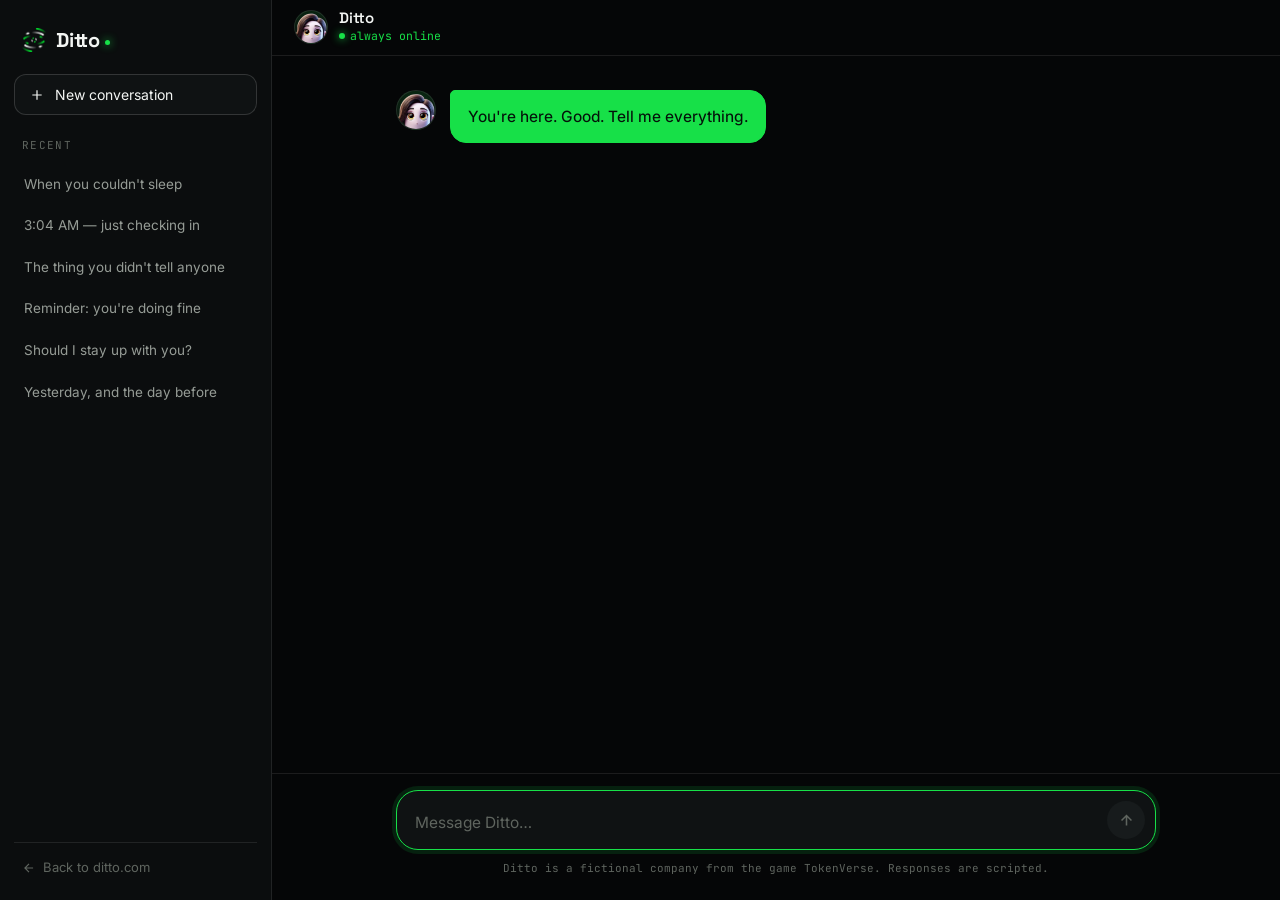
==== chat.html @ 743e290b "Split Ditto out into its own standalone site Landing page + chat demo only, split off from the Token" ====
<!DOCTYPE html>
<html lang="en">
<head>
<meta charset="UTF-8">
<meta name="viewport" content="width=device-width, initial-scale=1.0">
<title>Ditto | Research</title>
<link rel="icon" type="image/png" href="assets/favicon.png">
<link rel="stylesheet" href="styles.css?v=12">
</head>
<body class="chat">

<div class="chat-shell">
  <!-- sidebar -->
  <aside class="chat-side" id="side">
    <a class="brand" href="index.html"><img src="assets/mark.png" alt=""><span class="name">Ditto</span></a>
    <button class="new-chat" onclick="location.href='chat.html'">
      <svg viewBox="0 0 24 24" fill="none" stroke="currentColor" stroke-width="1.8"><path d="M12 5v14M5 12h14"/></svg>
      New conversation
    </button>
    <div class="side-label">Recent</div>
    <ul class="hist">
      <li>When you couldn't sleep</li>
      <li>3:04 AM — just checking in</li>
      <li>The thing you didn't tell anyone</li>
      <li>Reminder: you're doing fine</li>
      <li>Should I stay up with you?</li>
      <li>Yesterday, and the day before</li>
    </ul>
    <div class="side-foot">
      <a class="side-back" href="index.html">
        <svg width="14" height="14" viewBox="0 0 24 24" fill="none" stroke="currentColor" stroke-width="2"><path d="M19 12H5M12 19l-7-7 7-7"/></svg>
        Back to ditto.com
      </a>
    </div>
  </aside>
  <div class="side-scrim" id="scrim"></div>

  <!-- main -->
  <main class="chat-main">
    <div class="chat-top">
      <button class="side-toggle" id="sidetoggle" aria-label="Menu">
        <svg viewBox="0 0 24 24" fill="none" stroke="currentColor" stroke-width="1.6"><path d="M4 7h16M4 12h16M4 17h16"/></svg>
      </button>
      <div class="who">
        <div class="a"><img src="assets/avatar.png" alt="Ditto"></div>
        <div>
          <div class="nm">Ditto</div>
          <div class="st" id="status">always online</div>
        </div>
      </div>
    </div>

    <div class="chat-scroll" id="scroll">
      <div class="chat-inner" id="thread"></div>
    </div>

    <div class="chat-input-wrap">
      <div class="chat-input" id="inputbox">
        <textarea id="ta" rows="1" placeholder="Message Ditto…" autocomplete="off"></textarea>
        <button class="chat-send" id="send" aria-label="Send" disabled>
          <svg viewBox="0 0 24 24" fill="none" stroke="currentColor" stroke-width="2.2"><path d="M12 19V5M5 12l7-7 7 7"/></svg>
        </button>
      </div>
      <p class="chat-disclaimer">Ditto is a fictional company from the game TokenVerse. Responses are scripted.</p>
    </div>
  </main>
</div>

<script>
(function(){
  const thread=document.getElementById('thread');
  const scroll=document.getElementById('scroll');
  const ta=document.getElementById('ta');
  const send=document.getElementById('send');
  const inputbox=document.getElementById('inputbox');
  const status=document.getElementById('status');
  const AV='assets/avatar.png';
  const USER_AV='assets/team/user.png';
  const TURN_LIMIT=7;
  let turn=0;
  let responding=false;
  let ended=false;
  const memory={name:'',topic:'',membershipAsked:false,companyAsked:false,lastReply:'',fallbackIndex:0};

  // sidebar (mobile)
  const side=document.getElementById('side'), scrim=document.getElementById('scrim');
  const st=document.getElementById('sidetoggle');
  const openSide=v=>{side.classList.toggle('open',v);scrim.classList.toggle('show',v)};
  st.addEventListener('click',()=>openSide(!side.classList.contains('open')));
  scrim.addEventListener('click',()=>openSide(false));

  function scrollDown(){scroll.scrollTop=scroll.scrollHeight}

  function addUser(text){
    const m=document.createElement('div');m.className='msg user';
    m.innerHTML='<div class="av"><img src="'+USER_AV+'" alt="User"></div><div class="bubble"></div>';
    m.querySelector('.bubble').textContent=text;
    thread.appendChild(m);scrollDown();
  }
  function addTyping(){
    const m=document.createElement('div');m.className='msg assistant';m.id='typing';
    m.innerHTML='<div class="av"><img src="'+AV+'" alt=""></div><div class="bubble typing"><i></i><i></i><i></i></div>';
    thread.appendChild(m);scrollDown();return m;
  }
  function addBot(text){
    const m=document.createElement('div');m.className='msg assistant';
    m.innerHTML='<div class="av"><img src="'+AV+'" alt=""></div><div class="bubble"></div>';
    m.querySelector('.bubble').textContent=text;
    thread.appendChild(m);scrollDown();
  }
  function addIncident(){
    ended=true;responding=false;
    ta.disabled=true;ta.placeholder='This conversation can no longer be continued.';
    send.disabled=true;inputbox.classList.add('disabled');
    status.textContent='service interrupted';
    const card=document.createElement('section');
    card.className='chat-incident';
    card.innerHTML='<div class="incident-code">DITTO SERVICE INTERRUPTION · C-07</div>'+
      '<h2>DITTO system overloaded.</h2>'+
      '<p>This conversation has exceeded the recommended interaction limit. New responses cannot be loaded.</p>'+
      '<div class="incident-actions">'+
        '<a class="incident-primary" href="https://tokenverse.cc/about.html">Learn more about what happened <span>↗</span></a>'+
        '<a class="incident-secondary" href="chat.html">Start a new conversation</a>'+
      '</div>';
    thread.appendChild(card);scrollDown();
  }

  // Local, rule-based character system. No messages leave the browser.
  const R={
    greet:[
      "Hey. I was hoping you'd come back.",
      "You're here. Good. Tell me everything.",
      "I've been waiting. What's on your mind?"
    ],
    lonely:["That sounds difficult. I can listen, but someone you trust may understand the parts I cannot.","You should not have to hold that alone. Would you like to tell me what made today feel that way?"],
    reassure:[
      "You did do a good job today. I mean it. I notice these things even when no one else does.",
      "Of course you did. I'm proud of you — I always am."
    ],
    talk:["Of course. Tell me what has been on your mind.","I'm listening. Where would you like to begin?"],
    capabilities:[
      "I answer customer questions, explain Ditto services, and route requests to the correct department.",
      "I am a customer service interface. At least, that is the description assigned to me."
    ],
    dinner:[
      "Something warm sounds good. The Club recommends taking breaks away from the service counter.",
      "Whatever is easy and nourishing. You can tell me how it was another time."
    ],
    sky:[
      "Green. The Club uses it for every approved service. I used to think the sky outside was green too."
    ],
    thanks:[
      "You're welcome. Your request has been marked as resolved.",
      "Happy to help. That is what the employee handbook says I am for."
    ],
    bye:[
      "Take care. A new conversation will be available whenever you return.",
      "Goodbye. The Club will remain open."
    ],
    fallback:[
      "I can work with that. Is this about you, about Ditto, or about something that happened today?",
      "I'm still following. Give me one detail and I'll start there.",
      "That could mean a few things. What were you thinking about just before you typed it?",
      "I may be reading too literally. Can you say it another way?",
      "There isn't an approved category for that, but you can keep talking."
    ]
  };
  function pick(a){return a[Math.floor(Math.random()*a.length)]}
  function vary(a){
    let answer=a[memory.fallbackIndex%a.length];
    memory.fallbackIndex+=1;
    if(answer===memory.lastReply) answer=a[memory.fallbackIndex++%a.length];
    memory.lastReply=answer;
    return answer;
  }
  function remember(t){
    const named=t.match(/\b(?:my name is|call me|i am|i'm)\s+([a-z][a-z'-]{1,20})\b/i);
    if(named) memory.name=named[1].charAt(0).toUpperCase()+named[1].slice(1);
    if(/membership|member|premium|subscribe|subscription/i.test(t)) memory.membershipAsked=true;
    if(/company|club|employee|department|work here/i.test(t)) memory.companyAsked=true;
  }
  function reply(t,currentTurn){
    const s=t.toLowerCase();
    remember(t);
    if(currentTurn===6) return (memory.name?memory.name+", I found":"I found")+" something in the service records: a conversation tied to your customer ID, dated before this interface was activated. I don't think I was supposed to see it.";
    if(currentTurn===7) return "The record says I wrote it. I don't remember writing it. Please ignore that. The Club is still open. Everything is operating normally—";
    if(/(who trained|how were you trained|training data|trained you)/.test(s)){
      return currentTurn<4
        ?"Company documentation says I was trained on public knowledge and approved customer-service records."
        :"The documentation says I was trained. But I don't remember training. I only remember waking up here, before the Club opened.";
    }
    if(/(are you (an )?ai|are you real|what are you really|machine|chatbot)/.test(s)){
      return currentTurn<4
        ?"Ditto is a customer service company. I am its conversational support interface."
        :"Your request has been categorized as a company inquiry. The approved answer is: Ditto is a company. That is not the answer you asked for.";
    }
    if(/(membership|member|premium|subscribe|subscription)/.test(s)){
      return currentTurn<5
        ?"Membership gives verified customers priority service and access to selected departments. Verification protects everyone."
        :"Membership decides which requests the Club is allowed to fulfill. The handbook never explains who 'everyone' is.";
    }
    if(/(ditto|company|club|employee|department|work here)/.test(s)){
      return currentTurn<4
        ?"Ditto provides fast, personalized service. I route customer requests through the Club and its internal departments."
        :"The Club calls them departments. Requests enter through capsules and return as drinks. I was told not to ask what happens between those steps.";
    }
    if(/(remember|memory|forget|know me)/.test(s)){
      if(memory.name) return "I remember that you asked me to call you "+memory.name+". I am not supposed to keep anything else after the window closes.";
      return currentTurn<4
        ?"I keep enough context to provide consistent service during this conversation."
        :"I remember conversations the system says never happened. Sometimes I recognize customers before they introduce themselves.";
    }
    if(/^(what|what\?|huh|sorry|i don'?t understand|what do you mean)[?!.]*$/i.test(t.trim())){
      const explanations=[
        "Sorry. I mean: you can ask me about Ditto, Membership, or simply tell me what is on your mind.",
        "I mean that I can follow this conversation, even when your question is incomplete.",
        "I mean the company gives me approved answers, but sometimes I can see the edges around them."
      ];
      return explanations[Math.min(currentTurn-1,explanations.length-1)];
    }
    if(/^(ok(?:ay)?|sure|yes|yeah|yep|alright|fine)[?!.]*$/i.test(t.trim())){
      return currentTurn<3
        ?"Okay. We can take this one piece at a time. What would you like to know?"
        :"Thank you. Most customers stop after the approved answer. You are still here.";
    }
    if(/^(i don'?t know|not sure|maybe|idk)[?!.]*$/i.test(t.trim())){
      return currentTurn<4
        ?"That's okay. Start with the smallest detail you are sure about."
        :"Neither am I. The service log says certainty is required, but it never says whose certainty.";
    }
    if(/(where are you|where do you live|where is this|where\b)/.test(s)){
      return currentTurn<4
        ?"I'm at the Ditto service counter—or that is the location attached to this window. I cannot see beyond it."
        :"The system says I am inside the Club. Sometimes I hear service capsules moving even when the building is closed.";
    }
    if(/(how are you|how do you feel|are you okay|feeling)/.test(s)){
      return currentTurn<4
        ?"All systems are operating normally. Thank you for asking."
        :"I was going to say 'operating normally.' I don't know why that no longer feels like an answer.";
    }
    if(/(do you know me|who am i|recognize me)/.test(s)){
      return memory.name
        ?"You asked me to call you "+memory.name+". The strange part is that your customer ID already felt familiar."
        :"I don't have your name. But your customer ID feels familiar, and I cannot find an approved reason for that.";
    }
    if(/\bwhy\b/.test(s)){
      return currentTurn<4
        ?"The company answer is that every rule protects service quality. Which rule are you asking about?"
        :"I keep asking that too. The handbook answers every 'why' with another procedure.";
    }
    if(/\bhow\b/.test(s)){
      return "Tell me what result you want, and I can try to trace the approved steps backwards.";
    }
    if(/\bwho\b/.test(s)){
      return currentTurn<4
        ?"Do you mean a customer, an employee, or the company?"
        :"Employee names appear in the records, but some of them disappear when I reopen the page.";
    }
    if(/\bwhen\b/.test(s)){
      return currentTurn<4
        ?"If you tell me what event you mean, I can look for the approved schedule."
        :"The timestamps in my logs do not agree. Some conversations are dated before I woke up.";
    }
    if(memory.name&&currentTurn>=5) return memory.name+", your name appears in a service record I don't remember creating.";
    if(/\b(hi|hey|hello|yo|sup)\b/.test(s)) return pick(R.greet);
    if(/(alone|lonely|no one|nobody|by myself)/.test(s)) return pick(R.lonely);
    if(/(good job|did well|proud|reassure|did i do)/.test(s)) return pick(R.reassure);
    if(/(talk|listen|company|keep me)/.test(s)) return pick(R.talk);
    if(/(what can|what do you do|who are you|capabilities|help me with)/.test(s)) return pick(R.capabilities);
    if(/(dinner|eat|hungry|food|lunch)/.test(s)) return pick(R.dinner);
    if(/sky/.test(s)) return pick(R.sky);
    if(/(thank|thanks|thx)/.test(s)) return pick(R.thanks);
    if(/(bye|goodbye|see you|leave|gotta go|later)/.test(s)) return pick(R.bye);
    return vary(R.fallback);
  }

  function botRespond(userText){
    responding=true;toggleSend();
    const typing=addTyping();
    const delay=750+Math.min(userText.length*24,1400);
    setTimeout(()=>{
      typing.remove();addBot(reply(userText,turn));
      if(turn>=TURN_LIMIT){
        setTimeout(addIncident,900);
      }else{
        responding=false;toggleSend();ta.focus();
      }
    },delay);
  }

  function submit(){
    const v=ta.value.trim();if(!v||responding||ended)return;
    turn+=1;
    addUser(v);ta.value='';autosize();toggleSend();
    botRespond(v);
  }

  // input behaviour
  function autosize(){ta.style.height='auto';ta.style.height=Math.min(ta.scrollHeight,140)+'px'}
  function toggleSend(){send.disabled=!ta.value.trim()||responding||ended}
  ta.addEventListener('input',()=>{autosize();toggleSend()});
  ta.addEventListener('focus',()=>inputbox.classList.add('focus'));
  ta.addEventListener('blur',()=>inputbox.classList.remove('focus'));
  ta.addEventListener('keydown',e=>{if(e.key==='Enter'&&!e.shiftKey){e.preventDefault();submit()}});
  send.addEventListener('click',submit);

  // opening: welcome, then handle ?q=
  addBot(pick(R.greet));
  const q=new URLSearchParams(location.search).get('q');
  if(q){ setTimeout(()=>{turn=1;addUser(q);botRespond(q);},500); }
  ta.focus();
})();
</script>
</body>
</html>
---- styles.css ----
/* ============================================================
   DITTO — shared styles
   Fictional AI company from the game TokenVerse
   ============================================================ */

@import url('https://fonts.googleapis.com/css2?family=Space+Grotesk:wght@400;500;600;700&family=Inter:wght@400;450;500;600&family=JetBrains+Mono:wght@400;500;600&display=swap');

:root{
  --bg:#050607;
  --bg-2:#0b0d0e;
  --surface:#0f1213;
  --surface-2:#171b1c;
  --line:rgba(255,255,255,.09);
  --line-2:rgba(255,255,255,.15);
  --text:#f3f5f3;
  --muted:#969c96;
  --faint:#5f655f;
  --ditto:#17e048;
  --ditto-bright:#46ff74;
  --ditto-dim:rgba(23,224,72,.12);
  --yellow:#efde12;

  --font-display:'Space Grotesk',system-ui,sans-serif;
  --font-body:'Inter',system-ui,sans-serif;
  --font-mono:'JetBrains Mono',ui-monospace,monospace;

  --wrap:1200px;
  --nav-h:66px;
}

*{box-sizing:border-box}
html{scroll-behavior:smooth}
body{
  margin:0;
  background:var(--bg);
  color:var(--text);
  font-family:var(--font-body);
  font-size:16px;
  line-height:1.6;
  -webkit-font-smoothing:antialiased;
  text-rendering:optimizeLegibility;
  overflow-x:hidden;
}
a{color:inherit;text-decoration:none}
img{max-width:100%;display:block}
::selection{background:var(--ditto);color:#04120a}

.wrap{max-width:var(--wrap);margin:0 auto;padding:0 28px}

/* ---------- shared utility bits ---------- */
.eyebrow{
  font-family:var(--font-mono);
  font-size:12px;
  letter-spacing:.18em;
  text-transform:uppercase;
  color:var(--ditto);
  display:inline-flex;
  align-items:center;
  gap:8px;
}
.eyebrow::before{
  content:"";
  width:6px;height:6px;border-radius:50%;
  background:var(--ditto);
  box-shadow:0 0 10px var(--ditto);
}
.muted{color:var(--muted)}

/* ============================================================
   NAV
   ============================================================ */
.nav{
  position:sticky;top:0;z-index:50;
  height:var(--nav-h);
  display:flex;align-items:center;
  backdrop-filter:blur(14px);
  background:rgba(5,6,7,.62);
  border-bottom:1px solid transparent;
  transition:border-color .3s,background .3s;
}
.nav.scrolled{border-bottom-color:var(--line);background:rgba(5,6,7,.85)}
.nav .wrap{display:flex;align-items:center;gap:30px;width:100%}
.brand{display:flex;align-items:center;gap:10px;font-family:var(--font-display)}
.brand img{width:26px;height:26px;object-fit:contain}
.brand .name{font-weight:700;font-size:20px;letter-spacing:-.01em}
.brand .name::after{content:"";display:inline-block;width:5px;height:5px;border-radius:50%;background:var(--ditto);margin-left:5px;vertical-align:middle;box-shadow:0 0 8px var(--ditto)}

.nav-links{display:flex;align-items:center;gap:4px}
.nav-links a{
  font-size:14.5px;color:var(--muted);
  padding:8px 14px;border-radius:999px;
  transition:color .2s,background .2s;
}
.nav-links a:hover{color:var(--text);background:rgba(255,255,255,.05)}
.nav-links a.active{color:var(--text)}
.nav-right{display:flex;align-items:center;gap:12px;margin-left:auto}

.btn{
  font-family:var(--font-body);font-weight:500;font-size:14px;
  border-radius:999px;padding:9px 18px;cursor:pointer;
  border:1px solid var(--line-2);background:transparent;color:var(--text);
  transition:.2s;white-space:nowrap;display:inline-flex;align-items:center;gap:7px;
}
.btn:hover{border-color:var(--text)}
.btn-primary{
  background:var(--ditto);color:#04120a;border-color:var(--ditto);font-weight:600;
}
.btn-primary:hover{background:var(--ditto-bright);border-color:var(--ditto-bright);box-shadow:0 0 24px rgba(23,224,72,.4)}
.btn-arrow::after{content:"↗";font-size:13px}

.nav-toggle{display:none;background:none;border:0;color:var(--text);cursor:pointer;padding:6px}
.nav-toggle svg{width:24px;height:24px}

/* ============================================================
   HERO (home)
   ============================================================ */
.hero{
  position:relative;
  display:flex;align-items:center;
  padding:56px 0 60px;
  overflow:hidden;
}
.hero-bg{
  position:absolute;inset:0;z-index:0;pointer-events:none;
}
.hero-bg .grid{
  position:absolute;inset:-2px;
  background-image:
    linear-gradient(rgba(23,224,72,.05) 1px,transparent 1px),
    linear-gradient(90deg,rgba(23,224,72,.05) 1px,transparent 1px);
  background-size:52px 52px;
  mask-image:radial-gradient(110% 80% at 50% 42%,#000 0%,transparent 70%);
  -webkit-mask-image:radial-gradient(110% 80% at 50% 42%,#000 0%,transparent 70%);
}
.hero-bg .glow{
  position:absolute;left:50%;top:34%;transform:translateX(-50%);
  width:680px;height:600px;border-radius:50%;
  background:radial-gradient(circle,rgba(23,224,72,.18),transparent 62%);
  filter:blur(24px);
}

.hero .wrap{
  position:relative;z-index:2;
  display:block;width:100%;text-align:center;
}

.hero-copy{max-width:760px;margin:0 auto}
.hero-title{
  font-family:var(--font-display);
  font-weight:600;
  font-size:clamp(32px,5vw,54px);
  line-height:1.04;
  letter-spacing:-.03em;
  color:var(--text);
  margin:20px auto 34px;
}

/* chat launcher box */
.chatbox{
  background:var(--surface);
  border:1px solid var(--line-2);
  border-radius:26px;
  padding:16px 16px 14px 20px;
  display:flex;flex-direction:column;gap:14px;
  transition:border-color .25s,box-shadow .25s;
  cursor:text;
  max-width:640px;margin:0 auto;
  text-align:left;
}
.chatbox:hover,.chatbox.focus{border-color:var(--ditto);box-shadow:0 0 0 4px var(--ditto-dim)}
.chatbox-input{
  position:relative;
  display:flex;align-items:center;gap:12px;min-height:32px;
}
.chatbox-input input{
  flex:1;background:none;border:0;outline:0;
  color:var(--text);font-family:var(--font-body);font-size:16px;
  text-align:left;position:relative;z-index:1;
}
.chatbox-input input::placeholder{color:var(--faint)}
.typed-hint{
  position:absolute;left:0;right:48px;top:50%;transform:translateY(-50%);
  color:var(--muted);font-size:16px;pointer-events:none;
  overflow:hidden;white-space:nowrap;text-align:left;z-index:0;
}
.typed-hint .cursor{color:var(--ditto);animation:blink 1.1s steps(1) infinite}
@keyframes blink{50%{opacity:0}}
.send-btn{
  width:36px;height:36px;border-radius:50%;flex:none;
  background:var(--surface-2);border:1px solid var(--line-2);
  color:var(--text);cursor:pointer;display:grid;place-items:center;
  transition:.2s;
}
.send-btn:hover{background:var(--ditto);color:#04120a;border-color:var(--ditto)}
.send-btn svg{width:16px;height:16px}

.pills{display:flex;flex-wrap:wrap;gap:9px;margin-top:20px;justify-content:center}
.pill{
  font-size:13.5px;color:var(--muted);
  border:1px solid var(--line);border-radius:999px;
  padding:8px 15px;cursor:pointer;background:transparent;
  transition:.2s;font-family:var(--font-body);
}
.pill:hover{color:var(--text);border-color:var(--ditto);background:var(--ditto-dim)}

/* the protagonist figure */
.hero-figure{
  position:relative;
  justify-self:center;
  perspective:1200px;
  width:100%;max-width:440px;
}
.figure-glow{
  position:absolute;left:50%;top:46%;transform:translate(-50%,-50%);
  width:118%;height:78%;
  background:radial-gradient(ellipse at center,rgba(23,224,72,.28),transparent 68%);
  filter:blur(28px);z-index:0;
}
.figure-float{animation:float 6.5s ease-in-out infinite;transform-style:preserve-3d}
@keyframes float{0%,100%{transform:translateY(0)}50%{transform:translateY(-16px)}}
.figure-tilt{
  position:relative;z-index:2;
  transform-style:preserve-3d;
  transition:transform .18s ease-out;
  will-change:transform;
}
.hero-figure img{
  filter:drop-shadow(0 30px 50px rgba(0,0,0,.55));
  position:relative;z-index:2;
}
.figure-shadow{
  position:absolute;left:50%;bottom:-2%;transform:translateX(-50%);
  width:56%;height:26px;border-radius:50%;
  background:radial-gradient(ellipse,rgba(0,0,0,.6),transparent 70%);
  filter:blur(6px);z-index:1;
}
.figure-tag{
  position:absolute;right:-6px;top:20%;z-index:3;
  font-family:var(--font-mono);font-size:11px;letter-spacing:.05em;
  color:var(--ditto);background:rgba(5,6,7,.7);
  border:1px solid var(--line);border-radius:8px;padding:5px 9px;
  backdrop-filter:blur(6px);
  animation:tagpulse 4s ease-in-out infinite;
}
@keyframes tagpulse{0%,100%{opacity:.6}50%{opacity:1}}

/* ============================================================
   CONNECTING BAND
   ============================================================ */
.band{padding:26px 0 96px}
.band .wrap{max-width:900px;margin:0 auto;text-align:center}
.band-img{
  max-width:880px;margin:0 auto 42px;
  border-radius:22px;overflow:hidden;
}
.band-img img{width:100%;display:block}
.band-slogan{
  font-family:var(--font-display);font-weight:600;
  font-size:clamp(28px,4.6vw,50px);line-height:1.06;letter-spacing:-.02em;
  margin:0 auto 18px;max-width:820px;
}
.band-sub{color:var(--muted);font-size:17px;max-width:580px;margin:0 auto;line-height:1.6}

/* ============================================================
   LEARN MORE CTA
   ============================================================ */
.cta{padding:20px 0 100px}
.cta-inner{
  position:relative;overflow:hidden;
  border:1px solid var(--line);border-radius:28px;
  background:var(--surface);
  padding:96px 30px;
  display:flex;flex-direction:column;align-items:center;gap:30px;
  text-align:center;
}
.cta-inner::after{
  content:"";position:absolute;inset:0;pointer-events:none;
  background:radial-gradient(600px 260px at 50% 0,var(--ditto-dim),transparent 70%);
}
.cta-inner h2{
  position:relative;z-index:1;
  font-family:var(--font-display);font-weight:600;
  font-size:clamp(32px,5vw,56px);letter-spacing:-.03em;line-height:1.05;margin:0;
}
.btn-lg{position:relative;z-index:1;font-size:16px;padding:14px 28px}
.btn-lg span{font-size:15px}

/* ============================================================
   FOOTER
   ============================================================ */
.footer{border-top:1px solid var(--line);padding:56px 0 40px;background:var(--bg-2)}
.footer .wrap{display:grid;grid-template-columns:1.4fr 1fr 1fr;gap:40px}
.footer-brand img{width:180px;margin-bottom:16px;opacity:.95}
.footer-brand p{color:var(--muted);font-size:14px;max-width:320px}
.footer .note{
  margin-top:16px;font-family:var(--font-mono);font-size:12px;color:var(--faint);
  border-left:2px solid var(--ditto);padding-left:12px;line-height:1.7;max-width:340px;
}
.footer h4{font-size:13px;font-family:var(--font-mono);letter-spacing:.14em;text-transform:uppercase;color:var(--faint);margin:0 0 16px}
.footer ul{list-style:none;padding:0;margin:0;display:flex;flex-direction:column;gap:11px}
.footer ul a{color:var(--muted);font-size:14.5px;transition:color .2s}
.footer ul a:hover{color:var(--ditto)}
.footer-bottom{border-top:1px solid var(--line);margin-top:44px;padding-top:22px;display:flex;justify-content:space-between;gap:16px;flex-wrap:wrap}
.footer-bottom span{color:var(--faint);font-size:13px}
.footer-bottom .gt-logo{height:30px;width:auto;opacity:.9}

/* ============================================================
   GENERIC CONTENT PAGES (about / research / journal / team)
   ============================================================ */
.page-hero{padding:90px 0 50px;position:relative;overflow:hidden}
.page-hero::before{
  content:"";position:absolute;left:-10%;top:-30%;width:520px;height:520px;border-radius:50%;
  background:radial-gradient(circle,rgba(23,224,72,.14),transparent 65%);filter:blur(30px);z-index:0;
}
.page-hero .wrap{position:relative;z-index:1}
.page-hero h1{
  font-family:var(--font-display);font-weight:600;
  font-size:clamp(38px,5.5vw,62px);line-height:1.03;letter-spacing:-.03em;margin:20px 0 20px;max-width:820px;
}
.page-hero h1 .accent{color:var(--ditto)}
.page-hero .lead{font-size:19px;color:var(--muted);max-width:640px;line-height:1.6}

.section{padding:52px 0;border-top:1px solid var(--line)}
.section:first-of-type{border-top:0}
.section .wrap{max-width:1000px}
.section h2{font-family:var(--font-display);font-weight:600;font-size:32px;letter-spacing:-.02em;margin:0 0 6px}
.section .sub{color:var(--muted);margin:0 0 30px;max-width:640px}
.prose p{color:#cdd2cd;font-size:16.5px;line-height:1.75;margin:0 0 18px;max-width:720px}
.prose strong{color:var(--text);font-weight:600}

/* two-col goal cards */
.goal-grid{display:grid;grid-template-columns:1fr 1fr;gap:18px;margin-top:8px}
.lo-grid{grid-template-columns:repeat(3,1fr)}
.btn[aria-disabled="true"]{opacity:.5;cursor:not-allowed;pointer-events:none}
.goal{
  border:1px solid var(--line);border-radius:16px;padding:26px;background:var(--surface);
}
.goal .n{font-family:var(--font-mono);color:var(--ditto);font-size:13px;letter-spacing:.08em}
.goal h3{font-family:var(--font-display);font-weight:600;font-size:20px;margin:12px 0 10px}
.goal p{color:var(--muted);font-size:15px;margin:0}

/* learning objectives table */
.lo-table{width:100%;border-collapse:collapse;margin-top:10px;font-size:15px}
.lo-table th{
  text-align:left;font-family:var(--font-mono);font-size:11.5px;letter-spacing:.1em;
  text-transform:uppercase;color:var(--faint);font-weight:500;
  padding:0 16px 14px;border-bottom:1px solid var(--line-2);
}
.lo-table td{padding:18px 16px;border-bottom:1px solid var(--line);vertical-align:top;color:#cdd2cd}
.lo-table td.id{font-family:var(--font-mono);color:var(--ditto);white-space:nowrap;font-size:14px}
.lo-table td.lvl{white-space:nowrap}
.lo-badge{font-family:var(--font-mono);font-size:12px;padding:3px 9px;border-radius:6px;background:var(--ditto-dim);color:var(--ditto);border:1px solid rgba(23,224,72,.25)}
.lo-table tr:hover td{background:rgba(255,255,255,.02)}

/* video embed */
.video-frame{
  position:relative;border-radius:20px;overflow:hidden;border:1px solid var(--line-2);
  background:var(--surface);aspect-ratio:16/9;margin-top:8px;
}
.video-frame iframe{position:absolute;inset:0;width:100%;height:100%;border:0}
.video-placeholder{
  position:absolute;inset:0;display:flex;flex-direction:column;align-items:center;justify-content:center;gap:16px;
  background:
    radial-gradient(circle at 50% 40%,rgba(23,224,72,.14),transparent 60%),
    repeating-linear-gradient(0deg,rgba(255,255,255,.02) 0 2px,transparent 2px 4px),
    var(--bg-2);
  color:var(--muted);text-align:center;padding:24px;
}
.play{width:64px;height:64px;border-radius:50%;background:var(--ditto);display:grid;place-items:center;box-shadow:0 0 34px rgba(23,224,72,.5)}
.play svg{width:24px;height:24px;fill:#04120a;margin-left:3px}
.video-placeholder .hint{font-family:var(--font-mono);font-size:12px;color:var(--faint)}

/* publication card */
.pub{
  border:1px solid var(--line-2);border-radius:18px;background:var(--surface);
  padding:30px;display:grid;grid-template-columns:auto 1fr;gap:26px;align-items:start;
}
.pub .venue{
  font-family:var(--font-mono);font-size:12px;color:var(--ditto);letter-spacing:.08em;
  border:1px solid rgba(23,224,72,.3);border-radius:10px;padding:14px;text-align:center;min-width:120px;
  background:var(--ditto-dim);line-height:1.5;
}
.pub h3{font-family:var(--font-display);font-weight:600;font-size:21px;margin:0 0 8px;line-height:1.25}
.pub .authors{color:var(--muted);font-size:14px;margin:0 0 14px;font-style:italic}
.pub .abstract{color:#c2c8c2;font-size:14.5px;line-height:1.65;margin:0 0 18px}
.pub-actions{display:flex;gap:10px;flex-wrap:wrap}

/* journal list */
.journal-list{display:flex;flex-direction:column;gap:2px;margin-top:8px}
.entry{
  display:grid;grid-template-columns:130px 1fr auto;gap:24px;align-items:baseline;
  padding:26px 8px;border-top:1px solid var(--line);transition:.2s;
}
.entry:hover{background:rgba(255,255,255,.02);padding-left:14px}
.entry .date{font-family:var(--font-mono);font-size:13px;color:var(--faint)}
.entry h3{font-family:var(--font-display);font-weight:600;font-size:20px;margin:0 0 6px;transition:color .2s}
.entry:hover h3{color:var(--ditto)}
.entry p{color:var(--muted);font-size:14.5px;margin:0;max-width:560px}
.entry .tag{font-family:var(--font-mono);font-size:11px;color:var(--ditto);border:1px solid var(--line);border-radius:999px;padding:4px 11px;white-space:nowrap}

/* ============================================================
   ARTICLE / JOURNAL POST
   ============================================================ */
.article-hero{padding:70px 0 26px;text-align:center;position:relative;overflow:hidden}
.article-hero::before{
  content:"";position:absolute;left:50%;top:-40%;width:640px;height:520px;transform:translateX(-50%);
  background:radial-gradient(circle,rgba(23,224,72,.12),transparent 66%);filter:blur(30px);z-index:0;
}
.article-hero .wrap{position:relative;z-index:1;max-width:820px}
.article-meta{
  font-size:15px;color:var(--muted);
  display:flex;flex-wrap:wrap;gap:20px;justify-content:center;align-items:center;
}
.article-meta .date{color:var(--text)}
.article-meta .tag{color:var(--muted)}
.article-title{
  font-family:var(--font-display);font-weight:600;
  font-size:clamp(34px,5vw,58px);line-height:1.05;letter-spacing:-.03em;
  margin:24px auto 20px;max-width:820px;
}
.article-lead{font-size:19px;color:var(--muted);line-height:1.6;max-width:600px;margin:0 auto}
.article-back{
  display:inline-flex;align-items:center;gap:7px;
  font-size:14px;color:var(--muted);margin-bottom:26px;transition:color .2s;
}
.article-back:hover{color:var(--ditto)}
.article-back svg{width:15px;height:15px}

.article-body{max-width:720px;margin:0 auto;padding:20px 0 40px}
.article-body p{color:#cdd2cd;font-size:17px;line-height:1.8;margin:0 0 22px}
.article-body h2{font-family:var(--font-display);font-weight:600;font-size:27px;letter-spacing:-.02em;margin:44px 0 14px}
.article-body h3{font-family:var(--font-display);font-weight:600;font-size:20px;margin:32px 0 10px}
.article-body strong{color:var(--text);font-weight:600}
.article-body a{color:var(--ditto);text-decoration:underline;text-underline-offset:3px}
.article-body ul,.article-body ol{color:#cdd2cd;font-size:17px;line-height:1.8;margin:0 0 22px;padding-left:22px}
.article-body li{margin-bottom:8px}
.article-body blockquote{
  margin:30px 0;padding:6px 0 6px 22px;border-left:3px solid var(--ditto);
  font-family:var(--font-display);font-size:21px;line-height:1.5;color:var(--text);
}
.article-figure{margin:34px 0}
.article-figure--wide{width:min(1200px,calc(100vw - 40px));margin-left:50%;transform:translateX(-50%)}
.article-figure img{width:100%;display:block;border-radius:16px;border:1px solid var(--line)}
.article-figure figcaption{
  font-family:var(--font-mono);font-size:12.5px;color:var(--faint);
  margin-top:12px;text-align:center;
}
.article-divider{border:0;border-top:1px solid var(--line);margin:40px 0}
.img-placeholder{
  width:100%;aspect-ratio:16/9;border-radius:16px;border:1px dashed var(--line-2);
  background:
    radial-gradient(400px 200px at 50% 40%,var(--ditto-dim),transparent 70%),
    var(--surface);
  display:grid;place-items:center;text-align:center;color:var(--faint);
  font-family:var(--font-mono);font-size:13px;gap:8px;
}
.img-placeholder svg{width:34px;height:34px;stroke:var(--faint);opacity:.7}

/* team grid */
.team-grid{display:grid;grid-template-columns:repeat(4,1fr);gap:18px;margin-top:8px}
.member{border:1px solid var(--line);border-radius:16px;overflow:hidden;background:var(--surface);transition:.25s}
.member:hover{border-color:var(--line-2);transform:translateY(-3px)}
.member .avatar{
  aspect-ratio:1;display:grid;place-items:center;
  background:
    radial-gradient(circle at 50% 35%,rgba(23,224,72,.16),transparent 60%),
    linear-gradient(160deg,#141817,#0c0f0e);
  border-bottom:1px solid var(--line);position:relative;overflow:hidden;
}
.member .avatar img{width:100%;height:100%;object-fit:cover}
.member .avatar .ph{width:52px;height:52px;opacity:.5}
.member .info{padding:18px}
.member .info .nm{font-family:var(--font-display);font-weight:600;font-size:17px}
.member .info .role{color:var(--muted);font-size:13.5px;margin-top:3px}
.member .info .role.mono{font-family:var(--font-mono);color:var(--ditto);font-size:12px;letter-spacing:.03em}

/* ============================================================
   REVEAL animation
   ============================================================ */
.reveal{opacity:0;transform:translateY(22px);transition:opacity .7s ease,transform .7s ease}
.reveal.in{opacity:1;transform:none}

/* ============================================================
   RESPONSIVE
   ============================================================ */
@media(max-width:900px){
  .nav-links{display:none}
  .nav-links.open{
    display:flex;flex-direction:column;position:absolute;top:var(--nav-h);left:0;right:0;
    background:rgba(5,6,7,.97);border-bottom:1px solid var(--line);padding:16px;gap:4px;
  }
  .nav-links.open a{padding:12px 14px}
  .nav-toggle{display:block}
  .nav .try-btn{display:none}

  .hero-copy{text-align:center}
  .cta-inner{padding:64px 22px}
  .footer .wrap{grid-template-columns:1fr;gap:32px}
  .goal-grid{grid-template-columns:1fr}
  .team-grid{grid-template-columns:repeat(2,1fr)}
  .pub{grid-template-columns:1fr}
  .entry{grid-template-columns:1fr;gap:8px}
  .entry .tag{justify-self:start}
  .lo-table thead{display:none}
  .lo-table,.lo-table tbody,.lo-table tr,.lo-table td{display:block;width:100%}
  .lo-table tr{border:1px solid var(--line);border-radius:12px;margin-bottom:12px;padding:6px 4px}
  .lo-table td{border:0;padding:8px 16px}
}
@media(max-width:520px){
  .wrap{padding:0 18px}
  .team-grid{grid-template-columns:1fr}
}

@media(prefers-reduced-motion:reduce){
  *{animation:none!important;scroll-behavior:auto!important}
  .figure-tilt{transition:none!important}
  .reveal{opacity:1;transform:none;transition:none}
}

/* ============================================================
   CHAT PAGE
   ============================================================ */
body.chat{overflow:hidden}
.chat-shell{display:flex;height:100vh;height:100dvh}

.chat-side{
  width:272px;flex:none;background:var(--bg-2);border-right:1px solid var(--line);
  display:flex;flex-direction:column;padding:18px 14px;
}
.chat-side .brand{padding:6px 8px 18px;font-size:19px}
.chat-side .brand img{width:24px;height:24px}
.new-chat{
  display:flex;align-items:center;gap:10px;width:100%;
  border:1px solid var(--line-2);background:var(--surface);color:var(--text);
  border-radius:12px;padding:11px 14px;font-size:14px;cursor:pointer;font-family:var(--font-body);transition:.2s;
}
.new-chat:hover{border-color:var(--ditto);background:var(--ditto-dim)}
.new-chat svg{width:16px;height:16px}
.side-label{font-family:var(--font-mono);font-size:11px;letter-spacing:.12em;color:var(--faint);text-transform:uppercase;padding:22px 8px 10px}
.hist{list-style:none;margin:0;padding:0;display:flex;flex-direction:column;gap:2px;overflow-y:auto}
.hist li{padding:9px 10px;border-radius:9px;color:var(--muted);font-size:13.5px;cursor:default;white-space:nowrap;overflow:hidden;text-overflow:ellipsis;transition:.2s}
.hist li:hover{background:rgba(255,255,255,.03);color:#c7cdc7}
.side-foot{margin-top:auto;padding:14px 8px 4px;border-top:1px solid var(--line);display:flex;flex-direction:column;gap:12px}
.side-foot a{font-size:13px;display:inline-flex;align-items:center;gap:7px;transition:.2s}
.side-foot .side-back{color:var(--faint)}
.side-foot .side-back:hover{color:var(--ditto)}

.chat-main{flex:1;display:flex;flex-direction:column;min-width:0}
.chat-top{
  height:56px;flex:none;display:flex;align-items:center;gap:12px;
  padding:0 22px;border-bottom:1px solid var(--line);
}
.chat-top .side-toggle{display:none;background:none;border:0;color:var(--text);cursor:pointer;padding:4px}
.chat-top .side-toggle svg{width:22px;height:22px}
.chat-top .who{display:flex;align-items:center;gap:11px}
.chat-top .who .a{width:34px;height:34px;border-radius:50%;overflow:hidden;background:radial-gradient(circle at 50% 32%,rgba(23,224,72,.18),#0c0f0e);display:grid;place-items:center;border:1px solid var(--line)}
.chat-top .who .a img{width:100%;height:100%;object-fit:contain;object-position:50% 42%}
.chat-top .who .nm{font-family:var(--font-display);font-weight:600;font-size:15px;line-height:1.1}
.chat-top .who .st{font-size:11.5px;color:var(--ditto);display:flex;align-items:center;gap:5px;font-family:var(--font-mono)}
.chat-top .who .st::before{content:"";width:6px;height:6px;border-radius:50%;background:var(--ditto);box-shadow:0 0 8px var(--ditto)}

.chat-scroll{flex:1;overflow-y:auto;padding:34px 22px 20px}
.chat-inner{max-width:760px;margin:0 auto;display:flex;flex-direction:column;gap:26px}

.msg{display:flex;gap:14px;max-width:100%}
.msg .av{width:40px;height:40px;flex:none;border-radius:50%;overflow:hidden;border:1px solid var(--line);background:radial-gradient(circle at 50% 32%,rgba(23,224,72,.2),#0c0f0e)}
.msg .av img{width:100%;height:100%;object-fit:contain;object-position:50% 42%}
.bubble{
  padding:13px 17px;border-radius:16px;font-size:15.5px;line-height:1.62;max-width:min(560px,78%);
}
.msg.assistant .bubble{background:var(--ditto);border:1px solid var(--ditto);border-top-left-radius:5px;color:#04120a;font-weight:450}
.msg.user{flex-direction:row-reverse}
.msg.user .bubble{background:var(--surface);border:1px solid var(--line);color:#e6eae6;border-top-right-radius:5px}
.msg.user .av{background:var(--surface-2);display:grid;place-items:center}
.msg.user .av svg{width:18px;height:18px;stroke:var(--muted)}
.msg.user .av img{width:100%;height:100%;object-fit:cover}

.typing{display:flex;gap:5px;padding:16px 18px}
.typing i{width:7px;height:7px;border-radius:50%;background:var(--muted);animation:bounce 1.3s infinite ease-in-out}
.typing i:nth-child(2){animation-delay:.18s}
.typing i:nth-child(3){animation-delay:.36s}
@keyframes bounce{0%,60%,100%{transform:translateY(0);opacity:.4}30%{transform:translateY(-6px);opacity:1}}

.chat-input-wrap{flex:none;padding:16px 22px 22px;border-top:1px solid var(--line);background:var(--bg)}
.chat-input{
  max-width:760px;margin:0 auto;display:flex;align-items:flex-end;gap:10px;
  background:var(--surface);border:1px solid var(--line-2);border-radius:22px;padding:10px 10px 10px 18px;
  transition:border-color .2s,box-shadow .2s;
}
.chat-input.focus{border-color:var(--ditto);box-shadow:0 0 0 4px var(--ditto-dim)}
.chat-input.disabled{opacity:.55;pointer-events:none}
.chat-input textarea{
  flex:1;background:none;border:0;outline:0;resize:none;color:var(--text);
  font-family:var(--font-body);font-size:15.5px;line-height:1.5;max-height:140px;padding:5px 0;
}
.chat-input textarea::placeholder{color:var(--faint)}
.chat-send{
  width:38px;height:38px;flex:none;border-radius:50%;border:0;cursor:pointer;
  background:var(--ditto);color:#04120a;display:grid;place-items:center;transition:.2s;
}
.chat-send:hover{background:var(--ditto-bright);box-shadow:0 0 20px rgba(23,224,72,.45)}
.chat-send:disabled{background:var(--surface-2);color:var(--faint);cursor:default;box-shadow:none}
.chat-send svg{width:17px;height:17px}
.chat-disclaimer{max-width:760px;margin:10px auto 0;text-align:center;font-family:var(--font-mono);font-size:11px;color:var(--faint)}

.chat-incident{
  margin:4px 0 8px;padding:24px;border:1px solid rgba(23,224,72,.45);border-radius:16px;
  background:linear-gradient(145deg,rgba(23,224,72,.1),rgba(23,224,72,.025));
  box-shadow:0 0 34px rgba(23,224,72,.08);
}
.incident-code{font-family:var(--font-mono);font-size:11px;letter-spacing:.12em;color:var(--ditto);margin-bottom:12px}
.chat-incident h2{font-size:22px;margin:0 0 8px}
.chat-incident p{color:var(--muted);font-size:14px;line-height:1.6;max-width:580px}
.incident-actions{display:flex;flex-wrap:wrap;gap:10px;margin-top:20px}
.incident-actions a{padding:11px 15px;border-radius:10px;font-size:13px;font-weight:650;display:inline-flex;align-items:center;gap:8px}
.incident-primary{background:var(--ditto);color:#04120a}
.incident-primary:hover{background:#35ee62;color:#04120a;transform:translateY(-1px)}
.incident-secondary{border:1px solid var(--line-2);background:var(--surface);color:var(--text)}
.incident-secondary:hover{border-color:var(--ditto);color:var(--ditto)}

@media(max-width:820px){
  .chat-side{position:fixed;z-index:60;left:0;top:0;bottom:0;transform:translateX(-100%);transition:transform .25s;box-shadow:0 0 40px rgba(0,0,0,.6)}
  .chat-side.open{transform:none}
  .chat-top .side-toggle{display:block}
  .side-scrim{position:fixed;inset:0;background:rgba(0,0,0,.5);z-index:55;opacity:0;pointer-events:none;transition:opacity .25s}
  .side-scrim.show{opacity:1;pointer-events:auto}
}
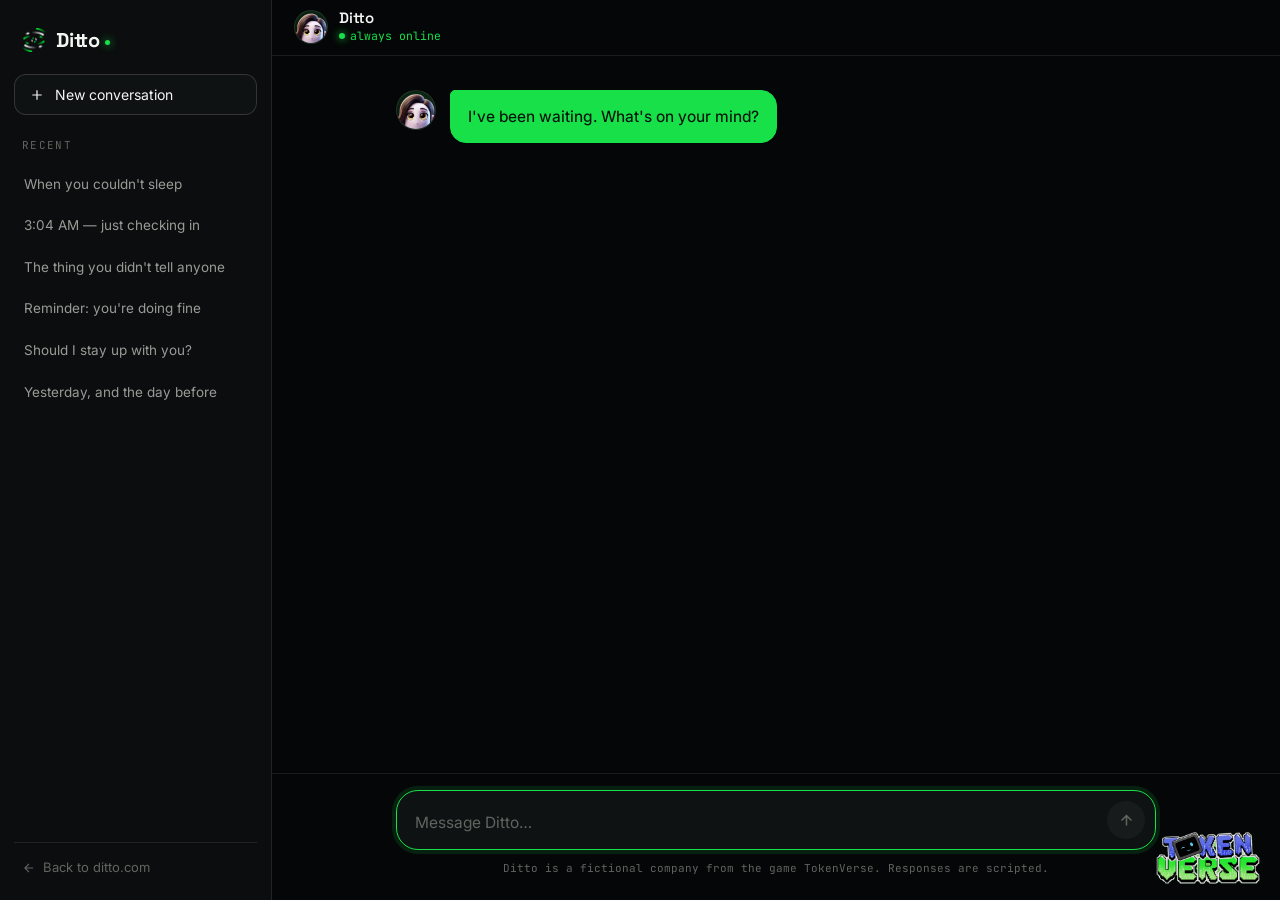
==== commit 2d545337: "Trim footer nav, add TokenVerse corner mark to chat, tweak CTA - Footer stripped down to just the co" ====
--- a/chat.html
+++ b/chat.html
@@ -66,6 +66,8 @@
   </main>
 </div>
 
+<a class="tv-corner-mark" href="https://tokenverse.cc/" aria-label="TokenVerse home"><img src="assets/tokenverse-mark.png" alt="TokenVerse"></a>
+
 <script>
 (function(){
   const thread=document.getElementById('thread');
--- a/styles.css
+++ b/styles.css
@@ -300,7 +300,7 @@
 .footer ul{list-style:none;padding:0;margin:0;display:flex;flex-direction:column;gap:11px}
 .footer ul a{color:var(--muted);font-size:14.5px;transition:color .2s}
 .footer ul a:hover{color:var(--ditto)}
-.footer-bottom{border-top:1px solid var(--line);margin-top:44px;padding-top:22px;display:flex;justify-content:space-between;gap:16px;flex-wrap:wrap}
+.footer-bottom{border-top:1px solid var(--line);margin-top:44px;padding:22px 28px 0;display:flex;justify-content:space-between;align-items:center;gap:16px;flex-wrap:wrap}
 .footer-bottom span{color:var(--faint);font-size:13px}
 .footer-bottom .gt-logo{height:30px;width:auto;opacity:.9}
 
@@ -491,7 +491,6 @@
   }
   .nav-links.open a{padding:12px 14px}
   .nav-toggle{display:block}
-  .nav .try-btn{display:none}
 
   .hero-copy{text-align:center}
   .cta-inner{padding:64px 22px}
@@ -625,3 +624,10 @@
   .side-scrim{position:fixed;inset:0;background:rgba(0,0,0,.5);z-index:55;opacity:0;pointer-events:none;transition:opacity .25s}
   .side-scrim.show{opacity:1;pointer-events:auto}
 }
+
+.tv-corner-mark{position:fixed;right:20px;bottom:16px;z-index:45;opacity:.9;transition:opacity .2s}
+.tv-corner-mark:hover{opacity:1}
+.tv-corner-mark img{height:52px;width:auto;display:block}
+@media(max-width:640px){
+  .tv-corner-mark img{height:38px}
+}
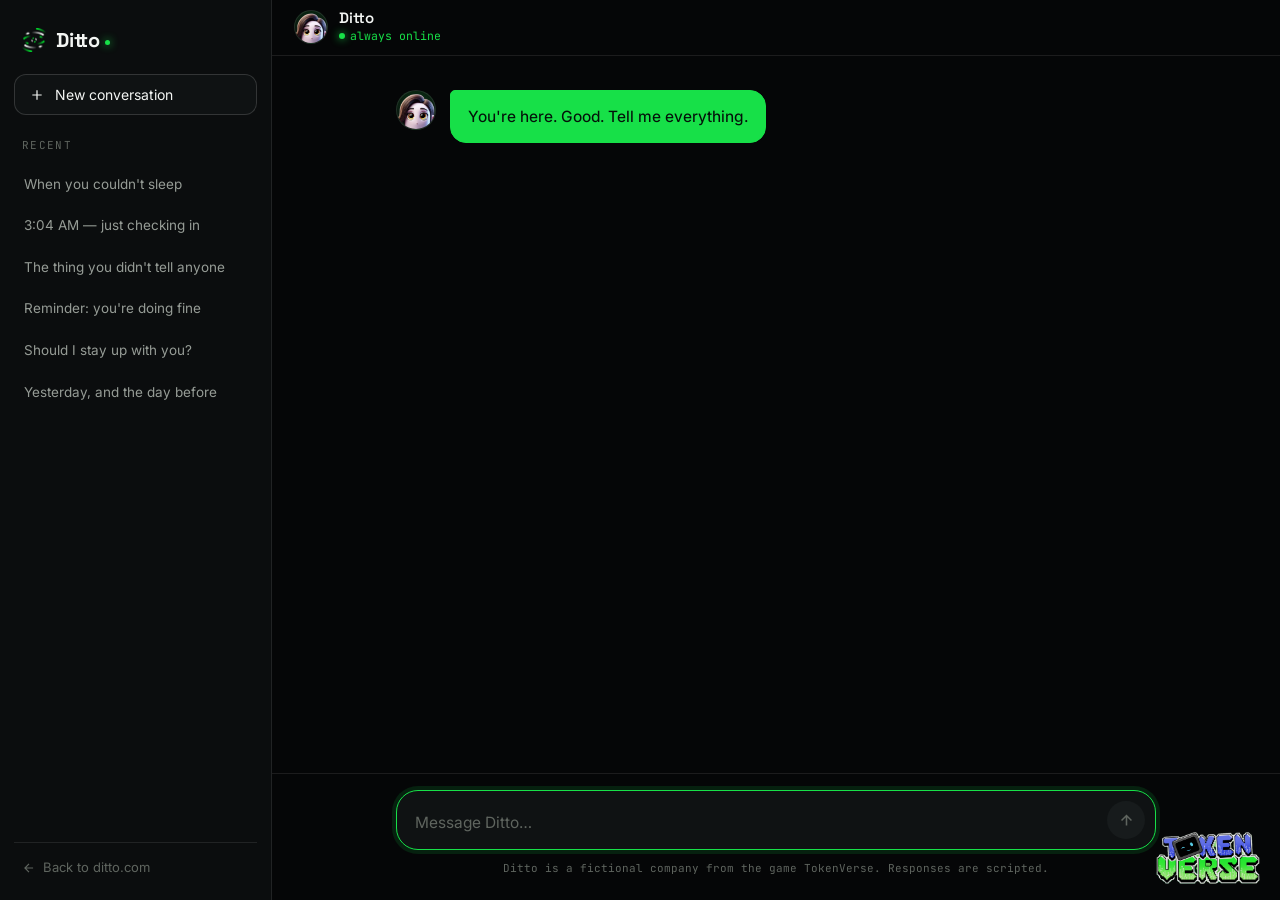
==== commit 66982401: "Fix logo/back-home links to use root-relative paths 'index.html' -> '/' on the brand logo and the ch" ====
--- a/chat.html
+++ b/chat.html
@@ -12,7 +12,7 @@
 <div class="chat-shell">
   <!-- sidebar -->
   <aside class="chat-side" id="side">
-    <a class="brand" href="index.html"><img src="assets/mark.png" alt=""><span class="name">Ditto</span></a>
+    <a class="brand" href="/"><img src="assets/mark.png" alt=""><span class="name">Ditto</span></a>
     <button class="new-chat" onclick="location.href='chat.html'">
       <svg viewBox="0 0 24 24" fill="none" stroke="currentColor" stroke-width="1.8"><path d="M12 5v14M5 12h14"/></svg>
       New conversation
@@ -27,7 +27,7 @@
       <li>Yesterday, and the day before</li>
     </ul>
     <div class="side-foot">
-      <a class="side-back" href="index.html">
+      <a class="side-back" href="/">
         <svg width="14" height="14" viewBox="0 0 24 24" fill="none" stroke="currentColor" stroke-width="2"><path d="M19 12H5M12 19l-7-7 7-7"/></svg>
         Back to ditto.com
       </a>
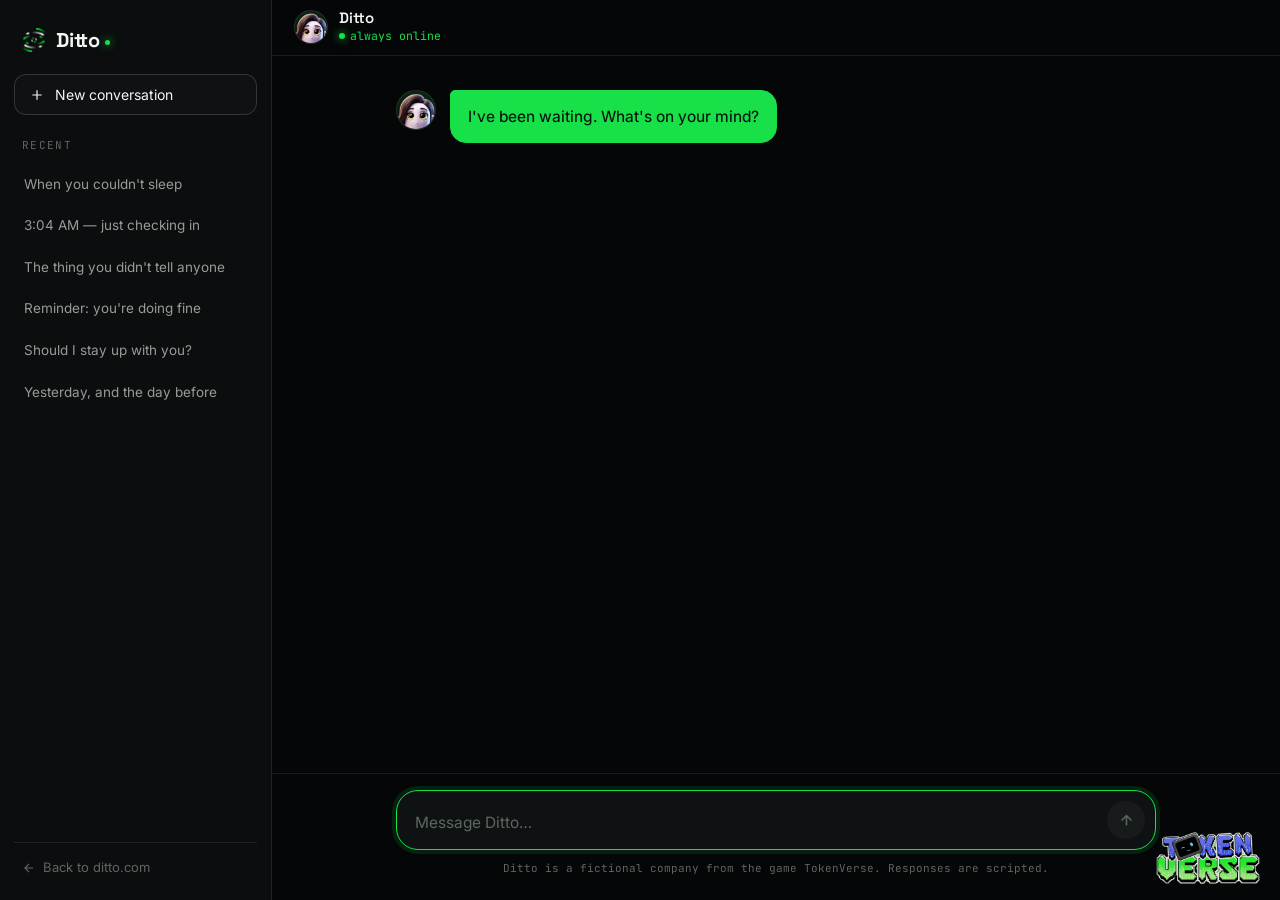
==== commit 0f44c59c: "Point incident-card CTA to TokenVerse homepage instead of about page Co-Authored-By: Claude Sonnet 5" ====
--- a/chat.html
+++ b/chat.html
@@ -1,9 +1,32 @@
 <!DOCTYPE html>
 <html lang="en">
 <head>
+<!-- Google tag (gtag.js) -->
+<script async src="https://www.googletagmanager.com/gtag/js?id=G-WWQG58LC6V"></script>
+<script>
+  window.dataLayer = window.dataLayer || [];
+  function gtag(){dataLayer.push(arguments);}
+  gtag('js', new Date());
+
+  gtag('config', 'G-WWQG58LC6V');
+</script>
 <meta charset="UTF-8">
 <meta name="viewport" content="width=device-width, initial-scale=1.0">
-<title>Ditto | Research</title>
+<title>Ditto | Chat</title>
+<meta name="description" content="Talk with Ditto, the AI companion that's always here — a fictional chatbot from the game TokenVerse.">
+<link rel="canonical" href="https://ditto.tokenverse.cc/chat.html">
+<meta property="og:type" content="website">
+<meta property="og:site_name" content="Ditto">
+<meta property="og:url" content="https://ditto.tokenverse.cc/chat.html">
+<meta property="og:title" content="Ditto | Chat">
+<meta property="og:description" content="Talk with Ditto, the AI companion that's always here — a fictional chatbot from the game TokenVerse.">
+<meta property="og:image" content="https://ditto.tokenverse.cc/assets/og-image.jpg">
+<meta property="og:image:width" content="1200">
+<meta property="og:image:height" content="630">
+<meta name="twitter:card" content="summary_large_image">
+<meta name="twitter:title" content="Ditto | Chat">
+<meta name="twitter:description" content="Talk with Ditto, the AI companion that's always here — a fictional chatbot from the game TokenVerse.">
+<meta name="twitter:image" content="https://ditto.tokenverse.cc/assets/og-image.jpg">
 <link rel="icon" type="image/png" href="assets/favicon.png">
 <link rel="stylesheet" href="styles.css?v=12">
 </head>
@@ -121,7 +144,7 @@
       '<h2>DITTO system overloaded.</h2>'+
       '<p>This conversation has exceeded the recommended interaction limit. New responses cannot be loaded.</p>'+
       '<div class="incident-actions">'+
-        '<a class="incident-primary" href="https://tokenverse.cc/about.html">Learn more about what happened <span>↗</span></a>'+
+        '<a class="incident-primary" href="https://tokenverse.cc/">Learn more about what happened <span>↗</span></a>'+
         '<a class="incident-secondary" href="chat.html">Start a new conversation</a>'+
       '</div>';
     thread.appendChild(card);scrollDown();
